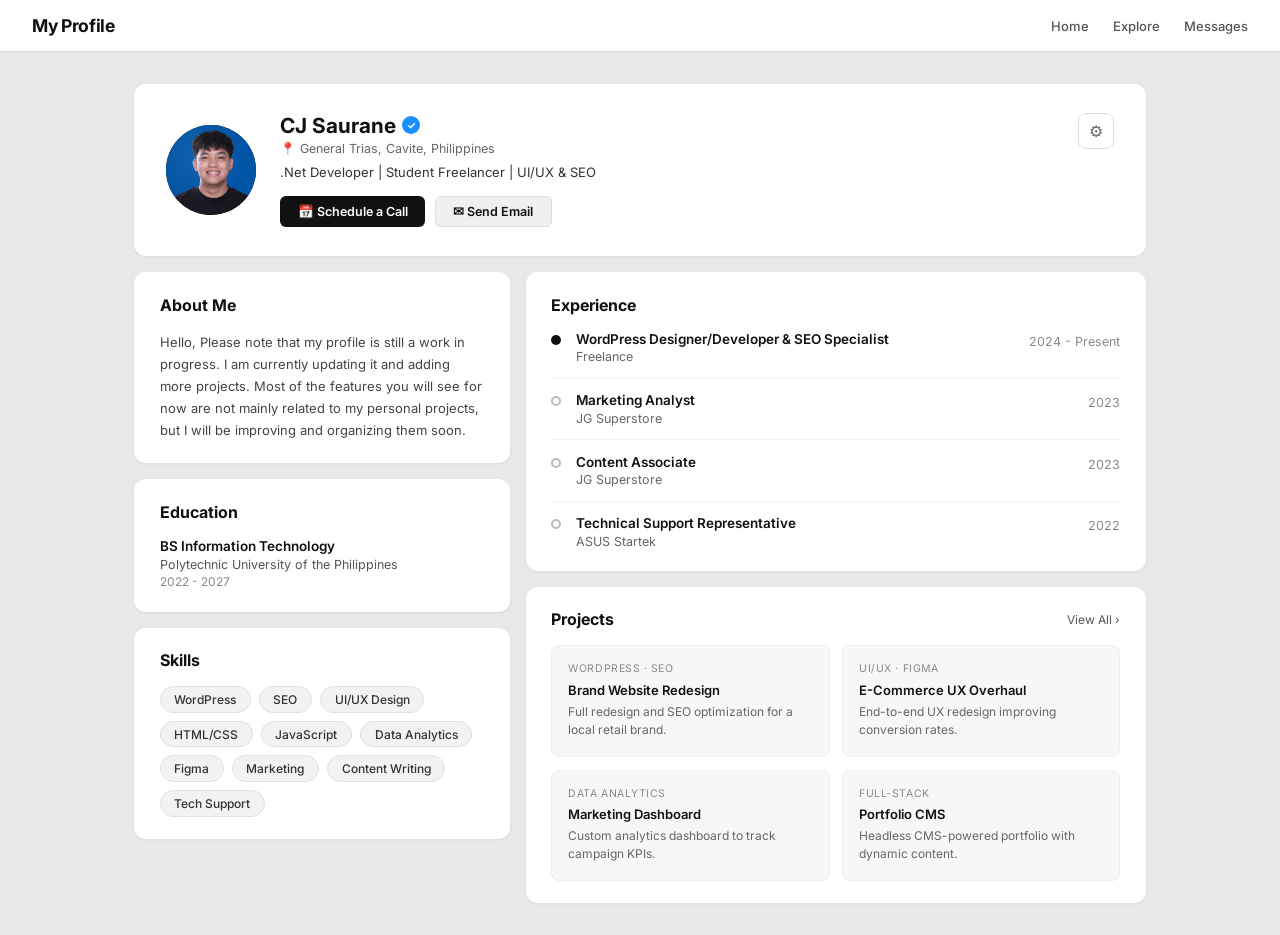
==== Index.html @ 888af142 "Initial commit" ====
<!DOCTYPE html>
<html lang="en">
<head>
<meta charset="UTF-8"/>
<meta name="viewport" content="width=device-width, initial-scale=1.0"/>
<title>CJ Saurane</title>
<link href="https://fonts.googleapis.com/css2?family=Inter:wght@300;400;500;600;700&display=swap" rel="stylesheet"/>
<style>
  * { box-sizing: border-box; margin: 0; padding: 0; }

  body {
    font-family: 'Inter', sans-serif;
    background: #e8e8e8;
    min-height: 100vh;
    color: #111;
    font-size: 14px;
  }

  /* TOP NAV */
  .topbar {
    background: #fff;
    border-bottom: 1px solid #ddd;
    padding: 0 2rem;
    height: 52px;
    display: flex;
    align-items: center;
    justify-content: space-between;
    position: sticky;
    top: 0;
    z-index: 100;
  }

  .topbar-logo {
    font-weight: 700;
    font-size: 1.1rem;
    letter-spacing: -0.02em;
  }

  .topbar-nav {
    display: flex;
    gap: 1.5rem;
    list-style: none;
  }

  .topbar-nav a {
    text-decoration: none;
    color: #555;
    font-size: 13px;
    font-weight: 500;
  }

  .topbar-nav a:hover { color: #111; }

  /* PAGE WRAPPER */
  .wrapper {
    max-width: 1060px;
    margin: 0 auto;
    padding: 2rem 1.5rem;
  }

  /* PROFILE HEADER CARD */
  .profile-card {
    background: #fff;
    border-radius: 12px;
    padding: 1.8rem 2rem;
    display: flex;
    align-items: center;
    gap: 1.5rem;
    margin-bottom: 1rem;
    box-shadow: 0 1px 3px rgba(0,0,0,0.06);
  }

  .avatar {
    width: 90px;
    height: 90px;
    border-radius: 50%;
    background: #111;
    flex-shrink: 0;
    overflow: hidden;
    display: flex;
    align-items: center;
    justify-content: center;
    font-size: 2rem;
    font-weight: 700;
    color: rgba(255,255,255,0.15);
    position: relative;
  }

  .avatar::after {
    content: '';
    position: absolute;
    inset: 0;
    background: radial-gradient(circle at 35% 35%, rgba(255,255,255,0.07) 0%, transparent 60%);
  }

  .profile-info { flex: 1; }

  .profile-name {
    font-size: 1.3rem;
    font-weight: 700;
    display: flex;
    align-items: center;
    gap: 0.4rem;
    margin-bottom: 0.2rem;
  }

  .verified-badge {
    width: 18px;
    height: 18px;
    background: #1a8fff;
    border-radius: 50%;
    display: inline-flex;
    align-items: center;
    justify-content: center;
    color: white;
    font-size: 10px;
  }

  .profile-location {
    font-size: 12.5px;
    color: #666;
    margin-bottom: 0.5rem;
    display: flex;
    align-items: center;
    gap: 0.3rem;
  }

  .profile-headline {
    font-size: 13px;
    color: #333;
    font-weight: 400;
    margin-bottom: 1rem;
  }

  .profile-actions {
    display: flex;
    gap: 0.6rem;
    flex-wrap: wrap;
  }

  .action-btn {
    display: inline-flex;
    align-items: center;
    gap: 0.4rem;
    padding: 0.45rem 1.1rem;
    border-radius: 6px;
    font-size: 12.5px;
    font-weight: 600;
    cursor: pointer;
    border: none;
    font-family: 'Inter', sans-serif;
    transition: opacity 0.15s;
    text-decoration: none;
  }

  .action-btn:hover { opacity: 0.85; }

  .btn-dark { background: #111; color: #fff; }
  .btn-light { background: #f0f0f0; color: #111; border: 1px solid #ddd; }

  .settings-btn {
    margin-left: auto;
    width: 36px;
    height: 36px;
    border-radius: 8px;
    border: 1px solid #ddd;
    background: #fff;
    display: flex;
    align-items: center;
    justify-content: center;
    cursor: pointer;
    color: #666;
    font-size: 16px;
    align-self: flex-start;
  }

  /* MAIN GRID */
  .main-grid {
    display: grid;
    grid-template-columns: 1fr 1.65fr;
    gap: 1rem;
    align-items: start;
  }

  /* CARDS */
  .card {
    background: #fff;
    border-radius: 12px;
    padding: 1.4rem 1.6rem;
    box-shadow: 0 1px 3px rgba(0,0,0,0.06);
    margin-bottom: 1rem;
  }

  .card:last-child { margin-bottom: 0; }

  .card-title {
    font-size: 1rem;
    font-weight: 700;
    margin-bottom: 1rem;
    color: #111;
  }

  .about-text {
    font-size: 13px;
    color: #444;
    line-height: 1.7;
  }

  .about-text p + p { margin-top: 0.8rem; }

  .edu-degree {
    font-weight: 600;
    font-size: 13.5px;
    margin-bottom: 0.2rem;
  }

  .edu-school {
    font-size: 12.5px;
    color: #555;
  }

  .edu-year {
    font-size: 12px;
    color: #888;
    margin-top: 0.15rem;
  }

  /* EXPERIENCE LIST */
  .exp-list { display: flex; flex-direction: column; }

  .exp-item {
    display: flex;
    align-items: flex-start;
    gap: 0.9rem;
    padding: 0.85rem 0;
    border-bottom: 1px solid #f0f0f0;
  }

  .exp-item:last-child { border-bottom: none; padding-bottom: 0; }
  .exp-item:first-child { padding-top: 0; }

  .exp-dot {
    width: 10px;
    height: 10px;
    border-radius: 50%;
    flex-shrink: 0;
    margin-top: 4px;
  }

  .dot-filled { background: #111; }
  .dot-empty { background: transparent; border: 2px solid #bbb; }

  .exp-body { flex: 1; }

  .exp-role {
    font-weight: 600;
    font-size: 13.5px;
    color: #111;
  }

  .exp-company {
    font-size: 12.5px;
    color: #666;
    margin-top: 0.15rem;
  }

  .exp-year {
    font-size: 12.5px;
    color: #888;
    white-space: nowrap;
    margin-left: auto;
    padding-left: 1rem;
    align-self: flex-start;
    margin-top: 3px;
  }

  .section-header {
    display: flex;
    justify-content: space-between;
    align-items: center;
    margin-bottom: 1rem;
  }

  .view-all {
    font-size: 12px;
    color: #555;
    text-decoration: none;
    display: flex;
    align-items: center;
    gap: 0.2rem;
  }

  .view-all:hover { color: #111; }

  .projects-grid {
    display: grid;
    grid-template-columns: 1fr 1fr;
    gap: 0.8rem;
  }

  .project-card {
    background: #f7f7f7;
    border-radius: 8px;
    padding: 1rem;
    border: 1px solid #eee;
    transition: box-shadow 0.2s;
  }

  .project-card:hover {
    box-shadow: 0 4px 12px rgba(0,0,0,0.1);
  }

  .project-tag {
    font-size: 10.5px;
    color: #888;
    letter-spacing: 0.05em;
    text-transform: uppercase;
    margin-bottom: 0.4rem;
  }

  .project-name {
    font-weight: 600;
    font-size: 13px;
    margin-bottom: 0.3rem;
    color: #111;
  }

  .project-desc {
    font-size: 12px;
    color: #666;
    line-height: 1.55;
  }

  .skills-wrap {
    display: flex;
    flex-wrap: wrap;
    gap: 0.5rem;
  }

  .skill-chip {
    background: #f2f2f2;
    border: 1px solid #e0e0e0;
    border-radius: 20px;
    padding: 0.3rem 0.85rem;
    font-size: 12px;
    color: #333;
    font-weight: 500;
  }

  @media (max-width: 700px) {
    .main-grid { grid-template-columns: 1fr; }
    .projects-grid { grid-template-columns: 1fr; }
    .profile-card { flex-wrap: wrap; }
  }
</style>
</head>
<body>

<div class="topbar">
  <div class="topbar-logo">My Profile</div>
  <ul class="topbar-nav">
    <li><a href="#">Home</a></li>
    <li><a href="#">Explore</a></li>
    <li><a href="#">Messages</a></li>
  </ul>
</div>

<div class="wrapper">

  <div class="profile-card">
    <div class="avatar"><image style="width: 100%; height: 100%; object-fit: cover; object-position: center top;" 
        src="MyProfile.jpg" alt="CS"></div>
    <div class="profile-info">
      <div class="profile-name">
        CJ Saurane
        <span class="verified-badge">✓</span>
      </div>
      <div class="profile-location">📍 General Trias, Cavite, Philippines</div>
      <div class="profile-headline">.Net Developer | Student Freelancer | UI/UX &amp; SEO</div>
      <div class="profile-actions">
        <a href="#" class="action-btn btn-dark">📅 Schedule a Call</a>
        <a href="#" class="action-btn btn-light">✉ Send Email</a>
        <!-- <a href="#" class="action-btn btn-light">👥 Join My Community</a> -->
      </div>
    </div>
    <div class="settings-btn">⚙</div>
  </div>

  <div class="main-grid">

    <div>
      <div class="card">
        <div class="card-title">About Me</div>
        <div class="about-text">
          <p>Hello, Please note that my profile is still a work in progress. I am currently updating it and adding more projects. Most of the features you will see for now are not mainly related to my personal projects, but I will be improving and organizing them soon.</p>
          <!-- <p></p> -->
        </div>
      </div>

      <div class="card">
        <div class="card-title">Education</div>
        <div class="edu-degree">BS Information Technology</div>
        <div class="edu-school">Polytechnic University of the Philippines</div>
        <div class="edu-year">2022 - 2027</div>
      </div>

      <div class="card">
        <div class="card-title">Skills</div>
        <div class="skills-wrap">
          <span class="skill-chip">WordPress</span>
          <span class="skill-chip">SEO</span>
          <span class="skill-chip">UI/UX Design</span>
          <span class="skill-chip">HTML/CSS</span>
          <span class="skill-chip">JavaScript</span>
          <span class="skill-chip">Data Analytics</span>
          <span class="skill-chip">Figma</span>
          <span class="skill-chip">Marketing</span>
          <span class="skill-chip">Content Writing</span>
          <span class="skill-chip">Tech Support</span>
        </div>
      </div>
    </div>

    <div>
      <div class="card">
        <div class="card-title">Experience</div>
        <div class="exp-list">

          <div class="exp-item">
            <div class="exp-dot dot-filled"></div>
            <div class="exp-body">
              <div class="exp-role">WordPress Designer/Developer &amp; SEO Specialist</div>
              <div class="exp-company">Freelance</div>
            </div>
            <div class="exp-year">2024 - Present</div>
          </div>

          <div class="exp-item">
            <div class="exp-dot dot-empty"></div>
            <div class="exp-body">
              <div class="exp-role">Marketing Analyst</div>
              <div class="exp-company">JG Superstore</div>
            </div>
            <div class="exp-year">2023</div>
          </div>

          <div class="exp-item">
            <div class="exp-dot dot-empty"></div>
            <div class="exp-body">
              <div class="exp-role">Content Associate</div>
              <div class="exp-company">JG Superstore</div>
            </div>
            <div class="exp-year">2023</div>
          </div>

          <div class="exp-item">
            <div class="exp-dot dot-empty"></div>
            <div class="exp-body">
              <div class="exp-role">Technical Support Representative</div>
              <div class="exp-company">ASUS Startek</div>
            </div>
            <div class="exp-year">2022</div>
          </div>

        </div>
      </div>

      <div class="card">
        <div class="section-header">
          <div class="card-title" style="margin-bottom:0">Projects</div>
          <a href="#" class="view-all">View All ›</a>
        </div>
        <div class="projects-grid">
          <div class="project-card">
            <div class="project-tag">WordPress · SEO</div>
            <div class="project-name">Brand Website Redesign</div>
            <div class="project-desc">Full redesign and SEO optimization for a local retail brand.</div>
          </div>
          <div class="project-card">
            <div class="project-tag">UI/UX · Figma</div>
            <div class="project-name">E-Commerce UX Overhaul</div>
            <div class="project-desc">End-to-end UX redesign improving conversion rates.</div>
          </div>
          <div class="project-card">
            <div class="project-tag">Data Analytics</div>
            <div class="project-name">Marketing Dashboard</div>
            <div class="project-desc">Custom analytics dashboard to track campaign KPIs.</div>
          </div>
          <div class="project-card">
            <div class="project-tag">Full-Stack</div>
            <div class="project-name">Portfolio CMS</div>
            <div class="project-desc">Headless CMS-powered portfolio with dynamic content.</div>
          </div>
        </div>
      </div>

    </div>
  </div>
</div>

</body>
</html>
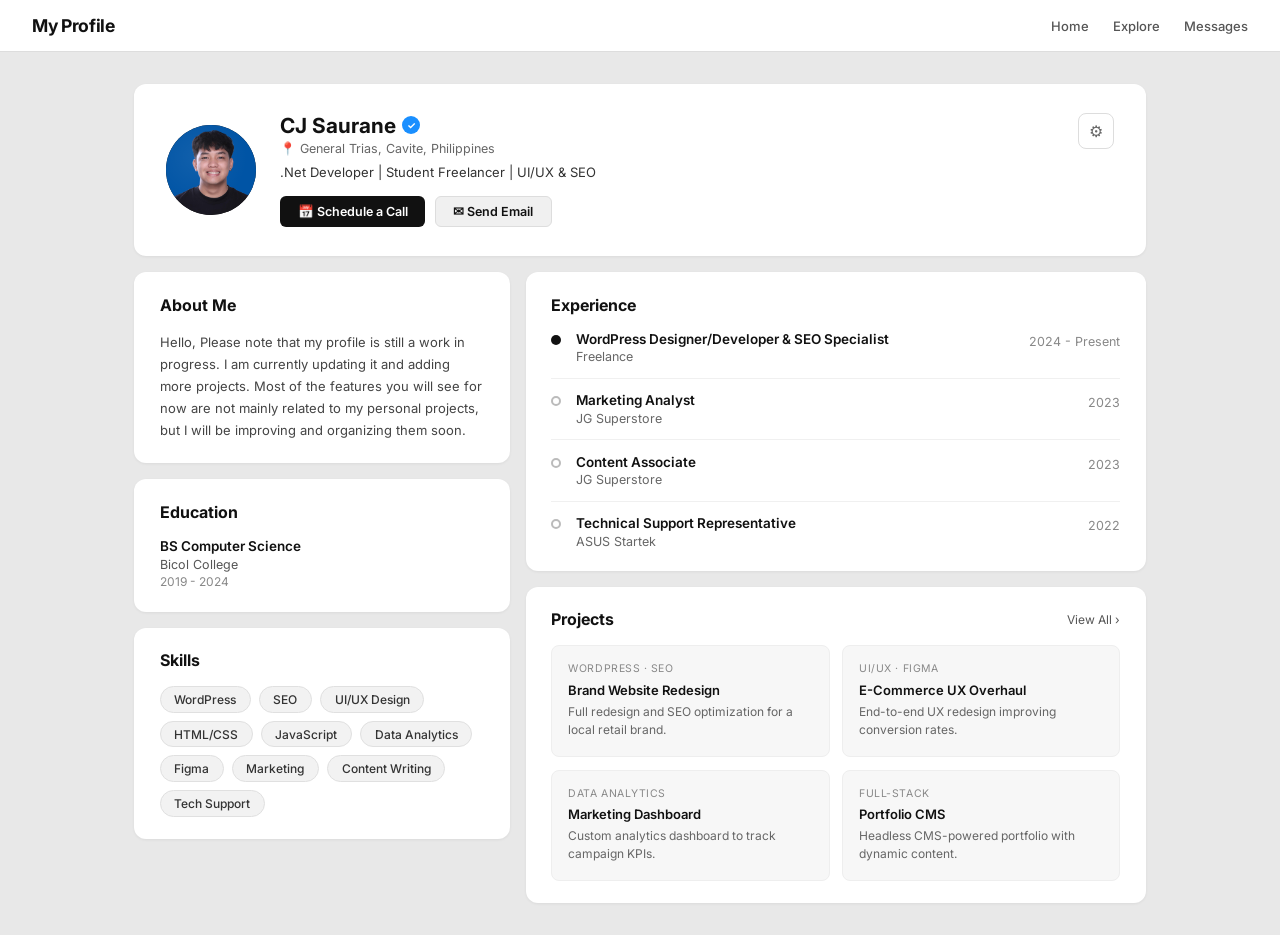
==== commit c654fcc1: "Update Education" ====
--- a/Index.html
+++ b/Index.html
@@ -399,9 +399,9 @@
 
       <div class="card">
         <div class="card-title">Education</div>
-        <div class="edu-degree">BS Information Technology</div>
-        <div class="edu-school">Polytechnic University of the Philippines</div>
-        <div class="edu-year">2022 - 2027</div>
+        <div class="edu-degree">BS Computer Science</div>
+        <div class="edu-school">Bicol College</div>
+        <div class="edu-year">2019 - 2024</div>
       </div>
 
       <div class="card">
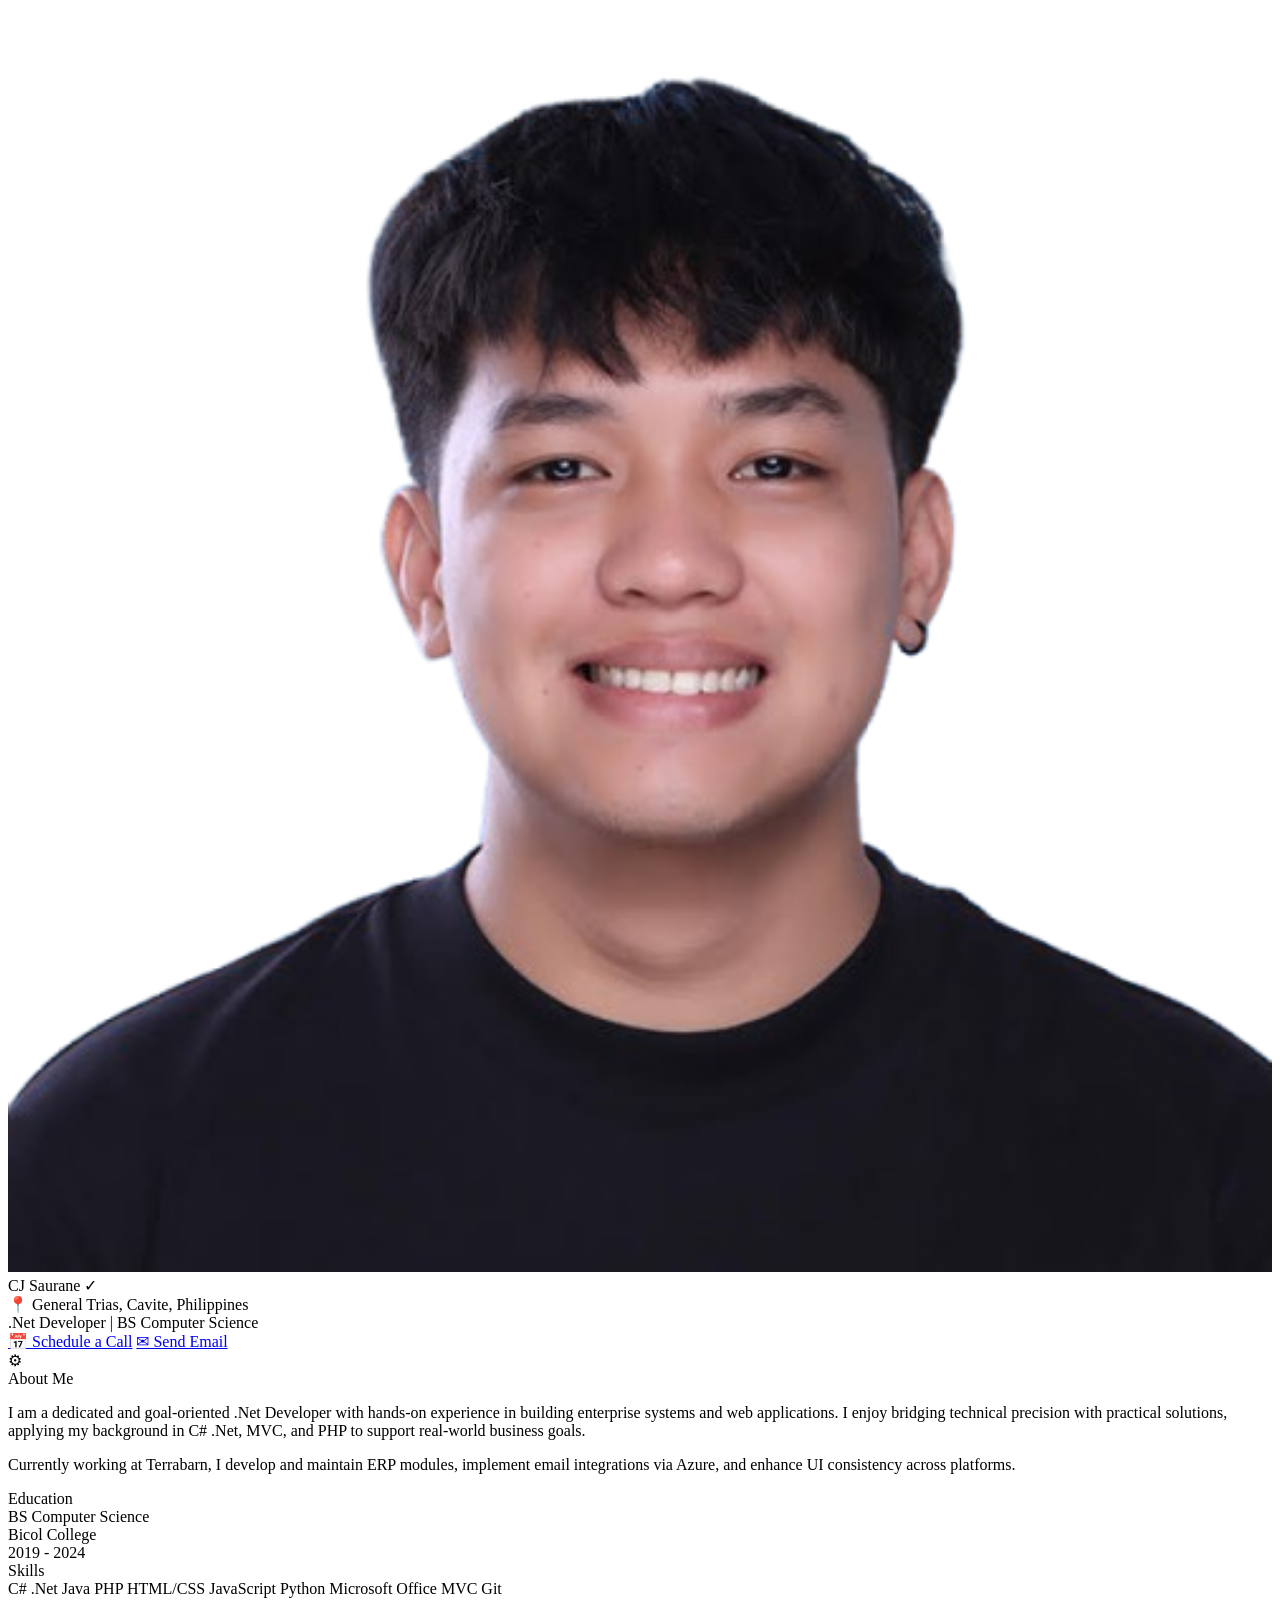
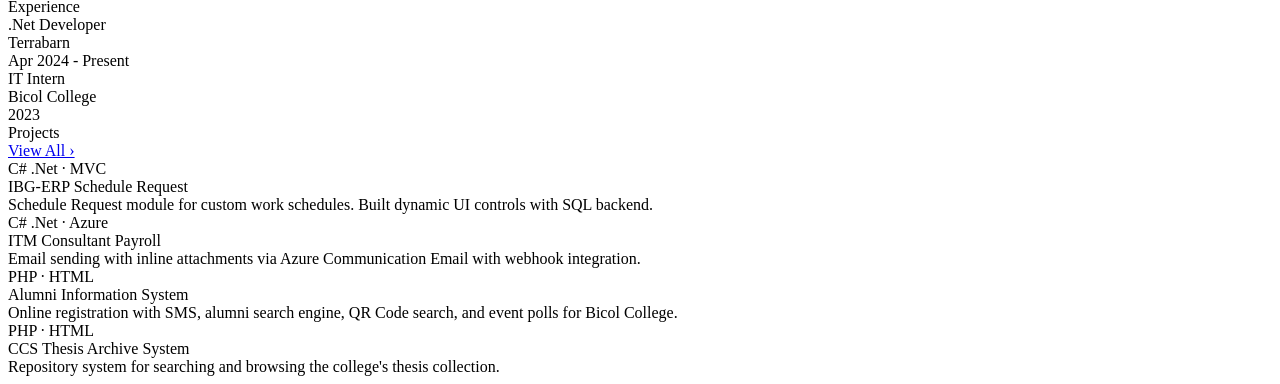
==== commit 44832f6b: "Update my profile" ====
--- a/Index.html
+++ b/Index.html
@@ -4,396 +4,50 @@
 <meta charset="UTF-8"/>
 <meta name="viewport" content="width=device-width, initial-scale=1.0"/>
 <title>CJ Saurane</title>
+<link rel="icon" type="image/x-icon" href="MyProfile.png">
 <link href="https://fonts.googleapis.com/css2?family=Inter:wght@300;400;500;600;700&display=swap" rel="stylesheet"/>
-<style>
-  * { box-sizing: border-box; margin: 0; padding: 0; }
-
-  body {
-    font-family: 'Inter', sans-serif;
-    background: #e8e8e8;
-    min-height: 100vh;
-    color: #111;
-    font-size: 14px;
-  }
-
-  /* TOP NAV */
-  .topbar {
-    background: #fff;
-    border-bottom: 1px solid #ddd;
-    padding: 0 2rem;
-    height: 52px;
-    display: flex;
-    align-items: center;
-    justify-content: space-between;
-    position: sticky;
-    top: 0;
-    z-index: 100;
-  }
-
-  .topbar-logo {
-    font-weight: 700;
-    font-size: 1.1rem;
-    letter-spacing: -0.02em;
-  }
-
-  .topbar-nav {
-    display: flex;
-    gap: 1.5rem;
-    list-style: none;
-  }
-
-  .topbar-nav a {
-    text-decoration: none;
-    color: #555;
-    font-size: 13px;
-    font-weight: 500;
-  }
-
-  .topbar-nav a:hover { color: #111; }
-
-  /* PAGE WRAPPER */
-  .wrapper {
-    max-width: 1060px;
-    margin: 0 auto;
-    padding: 2rem 1.5rem;
-  }
-
-  /* PROFILE HEADER CARD */
-  .profile-card {
-    background: #fff;
-    border-radius: 12px;
-    padding: 1.8rem 2rem;
-    display: flex;
-    align-items: center;
-    gap: 1.5rem;
-    margin-bottom: 1rem;
-    box-shadow: 0 1px 3px rgba(0,0,0,0.06);
-  }
-
-  .avatar {
-    width: 90px;
-    height: 90px;
-    border-radius: 50%;
-    background: #111;
-    flex-shrink: 0;
-    overflow: hidden;
-    display: flex;
-    align-items: center;
-    justify-content: center;
-    font-size: 2rem;
-    font-weight: 700;
-    color: rgba(255,255,255,0.15);
-    position: relative;
-  }
-
-  .avatar::after {
-    content: '';
-    position: absolute;
-    inset: 0;
-    background: radial-gradient(circle at 35% 35%, rgba(255,255,255,0.07) 0%, transparent 60%);
-  }
-
-  .profile-info { flex: 1; }
-
-  .profile-name {
-    font-size: 1.3rem;
-    font-weight: 700;
-    display: flex;
-    align-items: center;
-    gap: 0.4rem;
-    margin-bottom: 0.2rem;
-  }
-
-  .verified-badge {
-    width: 18px;
-    height: 18px;
-    background: #1a8fff;
-    border-radius: 50%;
-    display: inline-flex;
-    align-items: center;
-    justify-content: center;
-    color: white;
-    font-size: 10px;
-  }
-
-  .profile-location {
-    font-size: 12.5px;
-    color: #666;
-    margin-bottom: 0.5rem;
-    display: flex;
-    align-items: center;
-    gap: 0.3rem;
-  }
-
-  .profile-headline {
-    font-size: 13px;
-    color: #333;
-    font-weight: 400;
-    margin-bottom: 1rem;
-  }
-
-  .profile-actions {
-    display: flex;
-    gap: 0.6rem;
-    flex-wrap: wrap;
-  }
-
-  .action-btn {
-    display: inline-flex;
-    align-items: center;
-    gap: 0.4rem;
-    padding: 0.45rem 1.1rem;
-    border-radius: 6px;
-    font-size: 12.5px;
-    font-weight: 600;
-    cursor: pointer;
-    border: none;
-    font-family: 'Inter', sans-serif;
-    transition: opacity 0.15s;
-    text-decoration: none;
-  }
-
-  .action-btn:hover { opacity: 0.85; }
-
-  .btn-dark { background: #111; color: #fff; }
-  .btn-light { background: #f0f0f0; color: #111; border: 1px solid #ddd; }
-
-  .settings-btn {
-    margin-left: auto;
-    width: 36px;
-    height: 36px;
-    border-radius: 8px;
-    border: 1px solid #ddd;
-    background: #fff;
-    display: flex;
-    align-items: center;
-    justify-content: center;
-    cursor: pointer;
-    color: #666;
-    font-size: 16px;
-    align-self: flex-start;
-  }
-
-  /* MAIN GRID */
-  .main-grid {
-    display: grid;
-    grid-template-columns: 1fr 1.65fr;
-    gap: 1rem;
-    align-items: start;
-  }
-
-  /* CARDS */
-  .card {
-    background: #fff;
-    border-radius: 12px;
-    padding: 1.4rem 1.6rem;
-    box-shadow: 0 1px 3px rgba(0,0,0,0.06);
-    margin-bottom: 1rem;
-  }
-
-  .card:last-child { margin-bottom: 0; }
-
-  .card-title {
-    font-size: 1rem;
-    font-weight: 700;
-    margin-bottom: 1rem;
-    color: #111;
-  }
-
-  .about-text {
-    font-size: 13px;
-    color: #444;
-    line-height: 1.7;
-  }
-
-  .about-text p + p { margin-top: 0.8rem; }
-
-  .edu-degree {
-    font-weight: 600;
-    font-size: 13.5px;
-    margin-bottom: 0.2rem;
-  }
-
-  .edu-school {
-    font-size: 12.5px;
-    color: #555;
-  }
-
-  .edu-year {
-    font-size: 12px;
-    color: #888;
-    margin-top: 0.15rem;
-  }
-
-  /* EXPERIENCE LIST */
-  .exp-list { display: flex; flex-direction: column; }
-
-  .exp-item {
-    display: flex;
-    align-items: flex-start;
-    gap: 0.9rem;
-    padding: 0.85rem 0;
-    border-bottom: 1px solid #f0f0f0;
-  }
-
-  .exp-item:last-child { border-bottom: none; padding-bottom: 0; }
-  .exp-item:first-child { padding-top: 0; }
-
-  .exp-dot {
-    width: 10px;
-    height: 10px;
-    border-radius: 50%;
-    flex-shrink: 0;
-    margin-top: 4px;
-  }
-
-  .dot-filled { background: #111; }
-  .dot-empty { background: transparent; border: 2px solid #bbb; }
-
-  .exp-body { flex: 1; }
-
-  .exp-role {
-    font-weight: 600;
-    font-size: 13.5px;
-    color: #111;
-  }
-
-  .exp-company {
-    font-size: 12.5px;
-    color: #666;
-    margin-top: 0.15rem;
-  }
-
-  .exp-year {
-    font-size: 12.5px;
-    color: #888;
-    white-space: nowrap;
-    margin-left: auto;
-    padding-left: 1rem;
-    align-self: flex-start;
-    margin-top: 3px;
-  }
-
-  .section-header {
-    display: flex;
-    justify-content: space-between;
-    align-items: center;
-    margin-bottom: 1rem;
-  }
-
-  .view-all {
-    font-size: 12px;
-    color: #555;
-    text-decoration: none;
-    display: flex;
-    align-items: center;
-    gap: 0.2rem;
-  }
-
-  .view-all:hover { color: #111; }
-
-  .projects-grid {
-    display: grid;
-    grid-template-columns: 1fr 1fr;
-    gap: 0.8rem;
-  }
-
-  .project-card {
-    background: #f7f7f7;
-    border-radius: 8px;
-    padding: 1rem;
-    border: 1px solid #eee;
-    transition: box-shadow 0.2s;
-  }
-
-  .project-card:hover {
-    box-shadow: 0 4px 12px rgba(0,0,0,0.1);
-  }
-
-  .project-tag {
-    font-size: 10.5px;
-    color: #888;
-    letter-spacing: 0.05em;
-    text-transform: uppercase;
-    margin-bottom: 0.4rem;
-  }
-
-  .project-name {
-    font-weight: 600;
-    font-size: 13px;
-    margin-bottom: 0.3rem;
-    color: #111;
-  }
-
-  .project-desc {
-    font-size: 12px;
-    color: #666;
-    line-height: 1.55;
-  }
-
-  .skills-wrap {
-    display: flex;
-    flex-wrap: wrap;
-    gap: 0.5rem;
-  }
-
-  .skill-chip {
-    background: #f2f2f2;
-    border: 1px solid #e0e0e0;
-    border-radius: 20px;
-    padding: 0.3rem 0.85rem;
-    font-size: 12px;
-    color: #333;
-    font-weight: 500;
-  }
-
-  @media (max-width: 700px) {
-    .main-grid { grid-template-columns: 1fr; }
-    .projects-grid { grid-template-columns: 1fr; }
-    .profile-card { flex-wrap: wrap; }
-  }
-</style>
+<link rel="stylesheet" href="style.css">
 </head>
 <body>
 
-<div class="topbar">
+<!-- <div class="topbar">
   <div class="topbar-logo">My Profile</div>
   <ul class="topbar-nav">
     <li><a href="#">Home</a></li>
     <li><a href="#">Explore</a></li>
     <li><a href="#">Messages</a></li>
   </ul>
-</div>
+</div> -->
 
 <div class="wrapper">
 
   <div class="profile-card">
-    <div class="avatar"><image style="width: 100%; height: 100%; object-fit: cover; object-position: center top;" 
-        src="MyProfile.jpg" alt="CS"></div>
-    <div class="profile-info">
-      <div class="profile-name">
-        CJ Saurane
-        <span class="verified-badge">✓</span>
-      </div>
-      <div class="profile-location">📍 General Trias, Cavite, Philippines</div>
-      <div class="profile-headline">.Net Developer | Student Freelancer | UI/UX &amp; SEO</div>
-      <div class="profile-actions">
-        <a href="#" class="action-btn btn-dark">📅 Schedule a Call</a>
-        <a href="#" class="action-btn btn-light">✉ Send Email</a>
-        <!-- <a href="#" class="action-btn btn-light">👥 Join My Community</a> -->
-      </div>
-    </div>
-    <div class="settings-btn">⚙</div>
+        <div class="avatar"><img style="width: 100%; height: 100%; object-fit: cover; object-position: center top;" 
+            src="MyProfile.png" alt="CS">
+        </div>
+        <div class="profile-info">
+        <div class="profile-name">
+            CJ Saurane
+            <span class="verified-badge">✓</span>
+        </div>
+        <div class="profile-location">📍 General Trias, Cavite, Philippines</div>
+        <div class="profile-headline">.Net Developer | BS Computer Science</div>
+        <div class="profile-actions">
+            <a href="#" class="action-btn btn-dark">📅 Schedule a Call</a>
+            <a href="#" class="action-btn btn-light">✉ Send Email</a>
+            <!-- <a href="#" class="action-btn btn-light">👥 Join My Community</a> -->
+        </div>
+        </div>
+        <div class="settings-btn">⚙</div>
   </div>
 
   <div class="main-grid">
-
     <div>
       <div class="card">
         <div class="card-title">About Me</div>
         <div class="about-text">
-          <p>Hello, Please note that my profile is still a work in progress. I am currently updating it and adding more projects. Most of the features you will see for now are not mainly related to my personal projects, but I will be improving and organizing them soon.</p>
-          <!-- <p></p> -->
+          <p>I am a dedicated and goal-oriented .Net Developer with hands-on experience in building enterprise systems and web applications. I enjoy bridging technical precision with practical solutions, applying my background in C# .Net, MVC, and PHP to support real-world business goals.</p>
+          <p>Currently working at Terrabarn, I develop and maintain ERP modules, implement email integrations via Azure, and enhance UI consistency across platforms.</p>
         </div>
       </div>
 
@@ -407,16 +61,15 @@
       <div class="card">
         <div class="card-title">Skills</div>
         <div class="skills-wrap">
-          <span class="skill-chip">WordPress</span>
-          <span class="skill-chip">SEO</span>
-          <span class="skill-chip">UI/UX Design</span>
+          <span class="skill-chip">C# .Net</span>
+          <span class="skill-chip">Java</span>
+          <span class="skill-chip">PHP</span>
           <span class="skill-chip">HTML/CSS</span>
           <span class="skill-chip">JavaScript</span>
-          <span class="skill-chip">Data Analytics</span>
-          <span class="skill-chip">Figma</span>
-          <span class="skill-chip">Marketing</span>
-          <span class="skill-chip">Content Writing</span>
-          <span class="skill-chip">Tech Support</span>
+          <span class="skill-chip">Python</span>
+          <span class="skill-chip">Microsoft Office</span>
+          <span class="skill-chip">MVC</span>
+          <span class="skill-chip">Git</span>
         </div>
       </div>
     </div>
@@ -429,38 +82,20 @@
           <div class="exp-item">
             <div class="exp-dot dot-filled"></div>
             <div class="exp-body">
-              <div class="exp-role">WordPress Designer/Developer &amp; SEO Specialist</div>
-              <div class="exp-company">Freelance</div>
+                <div class="exp-role">.Net Developer</div>
+                <div class="exp-company">Terrabarn</div>
             </div>
-            <div class="exp-year">2024 - Present</div>
-          </div>
+            <div class="exp-year">Apr 2024 - Present</div>
+            </div>
 
-          <div class="exp-item">
+            <div class="exp-item">
             <div class="exp-dot dot-empty"></div>
             <div class="exp-body">
-              <div class="exp-role">Marketing Analyst</div>
-              <div class="exp-company">JG Superstore</div>
+                <div class="exp-role">IT Intern</div>
+                <div class="exp-company">Bicol College</div>
             </div>
             <div class="exp-year">2023</div>
-          </div>
-
-          <div class="exp-item">
-            <div class="exp-dot dot-empty"></div>
-            <div class="exp-body">
-              <div class="exp-role">Content Associate</div>
-              <div class="exp-company">JG Superstore</div>
-            </div>
-            <div class="exp-year">2023</div>
-          </div>
-
-          <div class="exp-item">
-            <div class="exp-dot dot-empty"></div>
-            <div class="exp-body">
-              <div class="exp-role">Technical Support Representative</div>
-              <div class="exp-company">ASUS Startek</div>
-            </div>
-            <div class="exp-year">2022</div>
-          </div>
+        </div>
 
         </div>
       </div>
@@ -472,24 +107,24 @@
         </div>
         <div class="projects-grid">
           <div class="project-card">
-            <div class="project-tag">WordPress · SEO</div>
-            <div class="project-name">Brand Website Redesign</div>
-            <div class="project-desc">Full redesign and SEO optimization for a local retail brand.</div>
+            <div class="project-tag">C# .Net · MVC</div>
+            <div class="project-name">IBG-ERP Schedule Request</div>
+            <div class="project-desc">Schedule Request module for custom work schedules. Built dynamic UI controls with SQL backend.</div>
           </div>
           <div class="project-card">
-            <div class="project-tag">UI/UX · Figma</div>
-            <div class="project-name">E-Commerce UX Overhaul</div>
-            <div class="project-desc">End-to-end UX redesign improving conversion rates.</div>
+            <div class="project-tag">C# .Net · Azure</div>
+            <div class="project-name">ITM Consultant Payroll</div>
+            <div class="project-desc">Email sending with inline attachments via Azure Communication Email with webhook integration.</div>
           </div>
           <div class="project-card">
-            <div class="project-tag">Data Analytics</div>
-            <div class="project-name">Marketing Dashboard</div>
-            <div class="project-desc">Custom analytics dashboard to track campaign KPIs.</div>
+            <div class="project-tag">PHP · HTML</div>
+            <div class="project-name">Alumni Information System</div>
+            <div class="project-desc">Online registration with SMS, alumni search engine, QR Code search, and event polls for Bicol College.</div>
           </div>
           <div class="project-card">
-            <div class="project-tag">Full-Stack</div>
-            <div class="project-name">Portfolio CMS</div>
-            <div class="project-desc">Headless CMS-powered portfolio with dynamic content.</div>
+            <div class="project-tag">PHP · HTML</div>
+            <div class="project-name">CCS Thesis Archive System</div>
+            <div class="project-desc">Repository system for searching and browsing the college's thesis collection.</div>
           </div>
         </div>
       </div>
@@ -498,5 +133,8 @@
   </div>
 </div>
 
+<script src="https://cdnjs.cloudflare.com/ajax/libs/jquery/3.7.1/jquery.min.js"></script>
+<script src="script.js"></script>
+
 </body>
 </html>
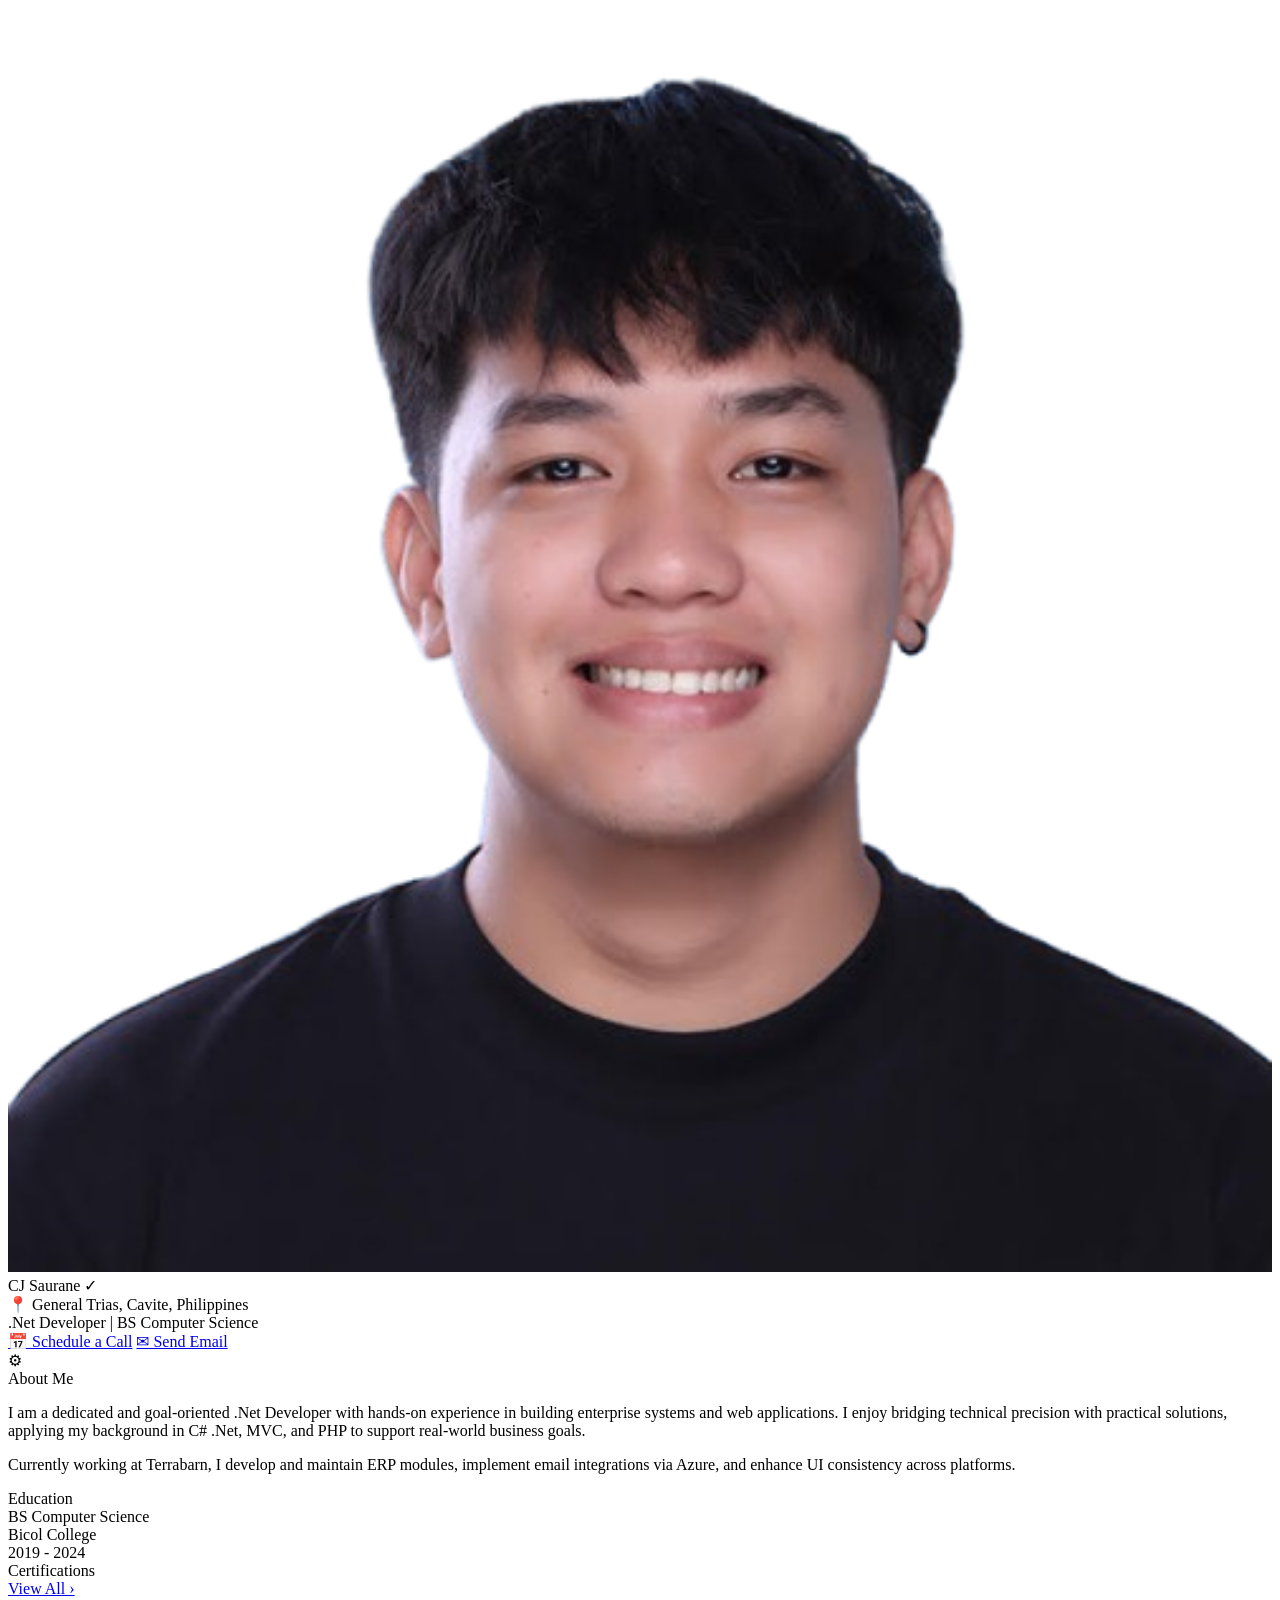
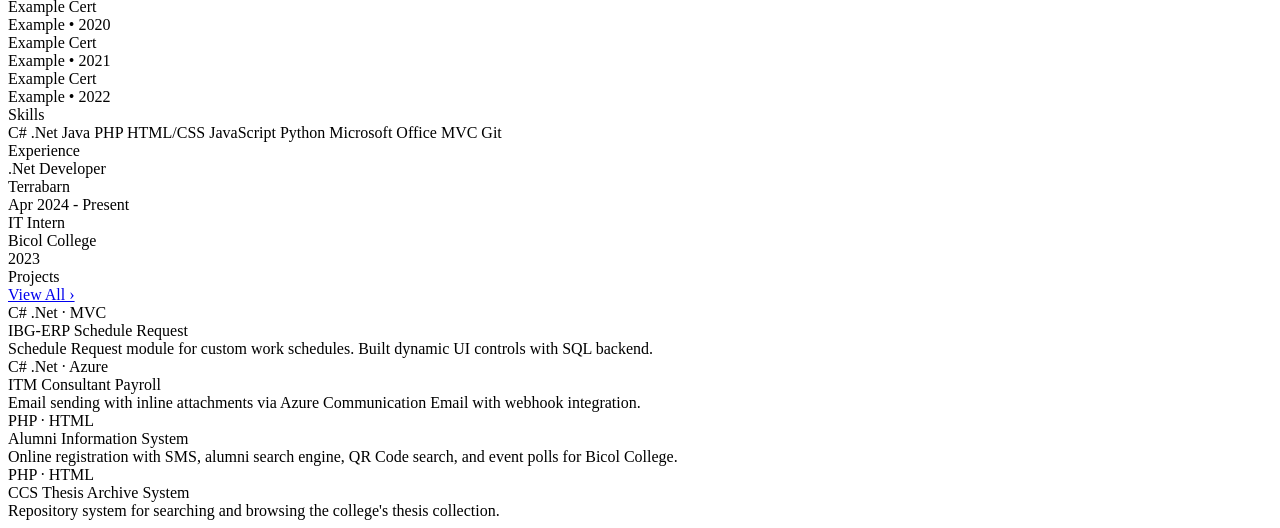
==== commit 70ae9569: "Add Certifications field" ====
--- a/Index.html
+++ b/Index.html
@@ -1,16 +1,19 @@
 <!DOCTYPE html>
 <html lang="en">
+
 <head>
-<meta charset="UTF-8"/>
-<meta name="viewport" content="width=device-width, initial-scale=1.0"/>
-<title>CJ Saurane</title>
-<link rel="icon" type="image/x-icon" href="MyProfile.png">
-<link href="https://fonts.googleapis.com/css2?family=Inter:wght@300;400;500;600;700&display=swap" rel="stylesheet"/>
-<link rel="stylesheet" href="style.css">
+    <meta charset="UTF-8" />
+    <meta name="viewport" content="width=device-width, initial-scale=1.0" />
+    <title>CJ Saurane</title>
+    <link rel="icon" type="image/x-icon" href="MyProfile.png">
+    <link href="https://fonts.googleapis.com/css2?family=Inter:wght@300;400;500;600;700&display=swap"
+        rel="stylesheet" />
+    <link rel="stylesheet" href="style.css">
 </head>
+
 <body>
 
-<!-- <div class="topbar">
+    <!-- <div class="topbar">
   <div class="topbar-logo">My Profile</div>
   <ul class="topbar-nav">
     <li><a href="#">Home</a></li>
@@ -19,122 +22,152 @@
   </ul>
 </div> -->
 
-<div class="wrapper">
+    <div class="wrapper">
 
-  <div class="profile-card">
-        <div class="avatar"><img style="width: 100%; height: 100%; object-fit: cover; object-position: center top;" 
-            src="MyProfile.png" alt="CS">
+        <div class="profile-card">
+            <div class="avatar"><img style="width: 100%; height: 100%; object-fit: cover; object-position: center top;"
+                    src="MyProfile.png" alt="CS">
+            </div>
+            <div class="profile-info">
+                <div class="profile-name">
+                    CJ Saurane
+                    <span class="verified-badge">✓</span>
+                </div>
+                <div class="profile-location">📍 General Trias, Cavite, Philippines</div>
+                <div class="profile-headline">.Net Developer | BS Computer Science</div>
+                <div class="profile-actions">
+                    <a href="#" class="action-btn btn-dark">📅 Schedule a Call</a>
+                    <a href="#" class="action-btn btn-light">✉ Send Email</a>
+                    <!-- <a href="#" class="action-btn btn-light">👥 Join My Community</a> -->
+                </div>
+            </div>
+            <div class="settings-btn">⚙</div>
         </div>
-        <div class="profile-info">
-        <div class="profile-name">
-            CJ Saurane
-            <span class="verified-badge">✓</span>
+
+        <div class="main-grid">
+            <div>
+                <div class="card">
+                    <div class="card-title">About Me</div>
+                    <div class="about-text">
+                        <p>I am a dedicated and goal-oriented .Net Developer with hands-on experience in building
+                            enterprise systems and web applications. I enjoy bridging technical precision with practical
+                            solutions, applying my background in C# .Net, MVC, and PHP to support real-world business
+                            goals.</p>
+                        <p>Currently working at Terrabarn, I develop and maintain ERP modules, implement email
+                            integrations via Azure, and enhance UI consistency across platforms.</p>
+                    </div>
+                </div>
+
+                <div class="card">
+                    <div class="card-title">Education</div>
+                    <div class="edu-degree">BS Computer Science</div>
+                    <div class="edu-school">Bicol College</div>
+                    <div class="edu-year">2019 - 2024</div>
+                </div>
+
+                <div class="card">
+                    <div class="card-header">
+                        <div class="card-title">Certifications</div>
+                        <a href="#" class="view-all">View All ›</a>
+                    </div>
+                    <div class="cert-list">
+                        <div class="cert-item">
+                            <div class="cert-name">Example Cert</div>
+                            <div class="cert-meta">Example • 2020</div>
+                        </div>
+                        <div class="cert-item">
+                            <div class="cert-name">Example Cert</div>
+                            <div class="cert-meta">Example • 2021</div>
+                        </div>
+                        <div class="cert-item">
+                            <div class="cert-name">Example Cert</div>
+                            <div class="cert-meta">Example • 2022</div>
+                        </div>
+                    </div>
+                </div>
+
+                <div class="card">
+                    <div class="card-title">Skills</div>
+                    <div class="skills-wrap">
+                        <span class="skill-chip">C# .Net</span>
+                        <span class="skill-chip">Java</span>
+                        <span class="skill-chip">PHP</span>
+                        <span class="skill-chip">HTML/CSS</span>
+                        <span class="skill-chip">JavaScript</span>
+                        <span class="skill-chip">Python</span>
+                        <span class="skill-chip">Microsoft Office</span>
+                        <span class="skill-chip">MVC</span>
+                        <span class="skill-chip">Git</span>
+                    </div>
+                </div>
+            </div>
+
+            <div>
+                <div class="card">
+                    <div class="card-title">Experience</div>
+                    <div class="exp-list">
+
+                        <div class="exp-item">
+                            <div class="exp-dot dot-filled"></div>
+                            <div class="exp-body">
+                                <div class="exp-role">.Net Developer</div>
+                                <div class="exp-company">Terrabarn</div>
+                            </div>
+                            <div class="exp-year">Apr 2024 - Present</div>
+                        </div>
+
+                        <div class="exp-item">
+                            <div class="exp-dot dot-empty"></div>
+                            <div class="exp-body">
+                                <div class="exp-role">IT Intern</div>
+                                <div class="exp-company">Bicol College</div>
+                            </div>
+                            <div class="exp-year">2023</div>
+                        </div>
+
+                    </div>
+                </div>
+
+                <div class="card">
+                    <div class="section-header">
+                        <div class="card-title" style="margin-bottom:0">Projects</div>
+                        <a href="#" class="view-all">View All ›</a>
+                    </div>
+                    <div class="projects-grid">
+                        <div class="project-card">
+                            <div class="project-tag">C# .Net · MVC</div>
+                            <div class="project-name">IBG-ERP Schedule Request</div>
+                            <div class="project-desc">Schedule Request module for custom work schedules. Built dynamic
+                                UI controls with SQL backend.</div>
+                        </div>
+                        <div class="project-card">
+                            <div class="project-tag">C# .Net · Azure</div>
+                            <div class="project-name">ITM Consultant Payroll</div>
+                            <div class="project-desc">Email sending with inline attachments via Azure Communication
+                                Email with webhook integration.</div>
+                        </div>
+                        <div class="project-card">
+                            <div class="project-tag">PHP · HTML</div>
+                            <div class="project-name">Alumni Information System</div>
+                            <div class="project-desc">Online registration with SMS, alumni search engine, QR Code
+                                search, and event polls for Bicol College.</div>
+                        </div>
+                        <div class="project-card">
+                            <div class="project-tag">PHP · HTML</div>
+                            <div class="project-name">CCS Thesis Archive System</div>
+                            <div class="project-desc">Repository system for searching and browsing the college's thesis
+                                collection.</div>
+                        </div>
+                    </div>
+                </div>
+
+            </div>
         </div>
-        <div class="profile-location">📍 General Trias, Cavite, Philippines</div>
-        <div class="profile-headline">.Net Developer | BS Computer Science</div>
-        <div class="profile-actions">
-            <a href="#" class="action-btn btn-dark">📅 Schedule a Call</a>
-            <a href="#" class="action-btn btn-light">✉ Send Email</a>
-            <!-- <a href="#" class="action-btn btn-light">👥 Join My Community</a> -->
-        </div>
-        </div>
-        <div class="settings-btn">⚙</div>
-  </div>
-
-  <div class="main-grid">
-    <div>
-      <div class="card">
-        <div class="card-title">About Me</div>
-        <div class="about-text">
-          <p>I am a dedicated and goal-oriented .Net Developer with hands-on experience in building enterprise systems and web applications. I enjoy bridging technical precision with practical solutions, applying my background in C# .Net, MVC, and PHP to support real-world business goals.</p>
-          <p>Currently working at Terrabarn, I develop and maintain ERP modules, implement email integrations via Azure, and enhance UI consistency across platforms.</p>
-        </div>
-      </div>
-
-      <div class="card">
-        <div class="card-title">Education</div>
-        <div class="edu-degree">BS Computer Science</div>
-        <div class="edu-school">Bicol College</div>
-        <div class="edu-year">2019 - 2024</div>
-      </div>
-
-      <div class="card">
-        <div class="card-title">Skills</div>
-        <div class="skills-wrap">
-          <span class="skill-chip">C# .Net</span>
-          <span class="skill-chip">Java</span>
-          <span class="skill-chip">PHP</span>
-          <span class="skill-chip">HTML/CSS</span>
-          <span class="skill-chip">JavaScript</span>
-          <span class="skill-chip">Python</span>
-          <span class="skill-chip">Microsoft Office</span>
-          <span class="skill-chip">MVC</span>
-          <span class="skill-chip">Git</span>
-        </div>
-      </div>
     </div>
 
-    <div>
-      <div class="card">
-        <div class="card-title">Experience</div>
-        <div class="exp-list">
-
-          <div class="exp-item">
-            <div class="exp-dot dot-filled"></div>
-            <div class="exp-body">
-                <div class="exp-role">.Net Developer</div>
-                <div class="exp-company">Terrabarn</div>
-            </div>
-            <div class="exp-year">Apr 2024 - Present</div>
-            </div>
-
-            <div class="exp-item">
-            <div class="exp-dot dot-empty"></div>
-            <div class="exp-body">
-                <div class="exp-role">IT Intern</div>
-                <div class="exp-company">Bicol College</div>
-            </div>
-            <div class="exp-year">2023</div>
-        </div>
-
-        </div>
-      </div>
-
-      <div class="card">
-        <div class="section-header">
-          <div class="card-title" style="margin-bottom:0">Projects</div>
-          <a href="#" class="view-all">View All ›</a>
-        </div>
-        <div class="projects-grid">
-          <div class="project-card">
-            <div class="project-tag">C# .Net · MVC</div>
-            <div class="project-name">IBG-ERP Schedule Request</div>
-            <div class="project-desc">Schedule Request module for custom work schedules. Built dynamic UI controls with SQL backend.</div>
-          </div>
-          <div class="project-card">
-            <div class="project-tag">C# .Net · Azure</div>
-            <div class="project-name">ITM Consultant Payroll</div>
-            <div class="project-desc">Email sending with inline attachments via Azure Communication Email with webhook integration.</div>
-          </div>
-          <div class="project-card">
-            <div class="project-tag">PHP · HTML</div>
-            <div class="project-name">Alumni Information System</div>
-            <div class="project-desc">Online registration with SMS, alumni search engine, QR Code search, and event polls for Bicol College.</div>
-          </div>
-          <div class="project-card">
-            <div class="project-tag">PHP · HTML</div>
-            <div class="project-name">CCS Thesis Archive System</div>
-            <div class="project-desc">Repository system for searching and browsing the college's thesis collection.</div>
-          </div>
-        </div>
-      </div>
-
-    </div>
-  </div>
-</div>
-
-<script src="https://cdnjs.cloudflare.com/ajax/libs/jquery/3.7.1/jquery.min.js"></script>
-<script src="script.js"></script>
+    <script src="https://cdnjs.cloudflare.com/ajax/libs/jquery/3.7.1/jquery.min.js"></script>
+    <script src="script.js"></script>
 
 </body>
+
 </html>
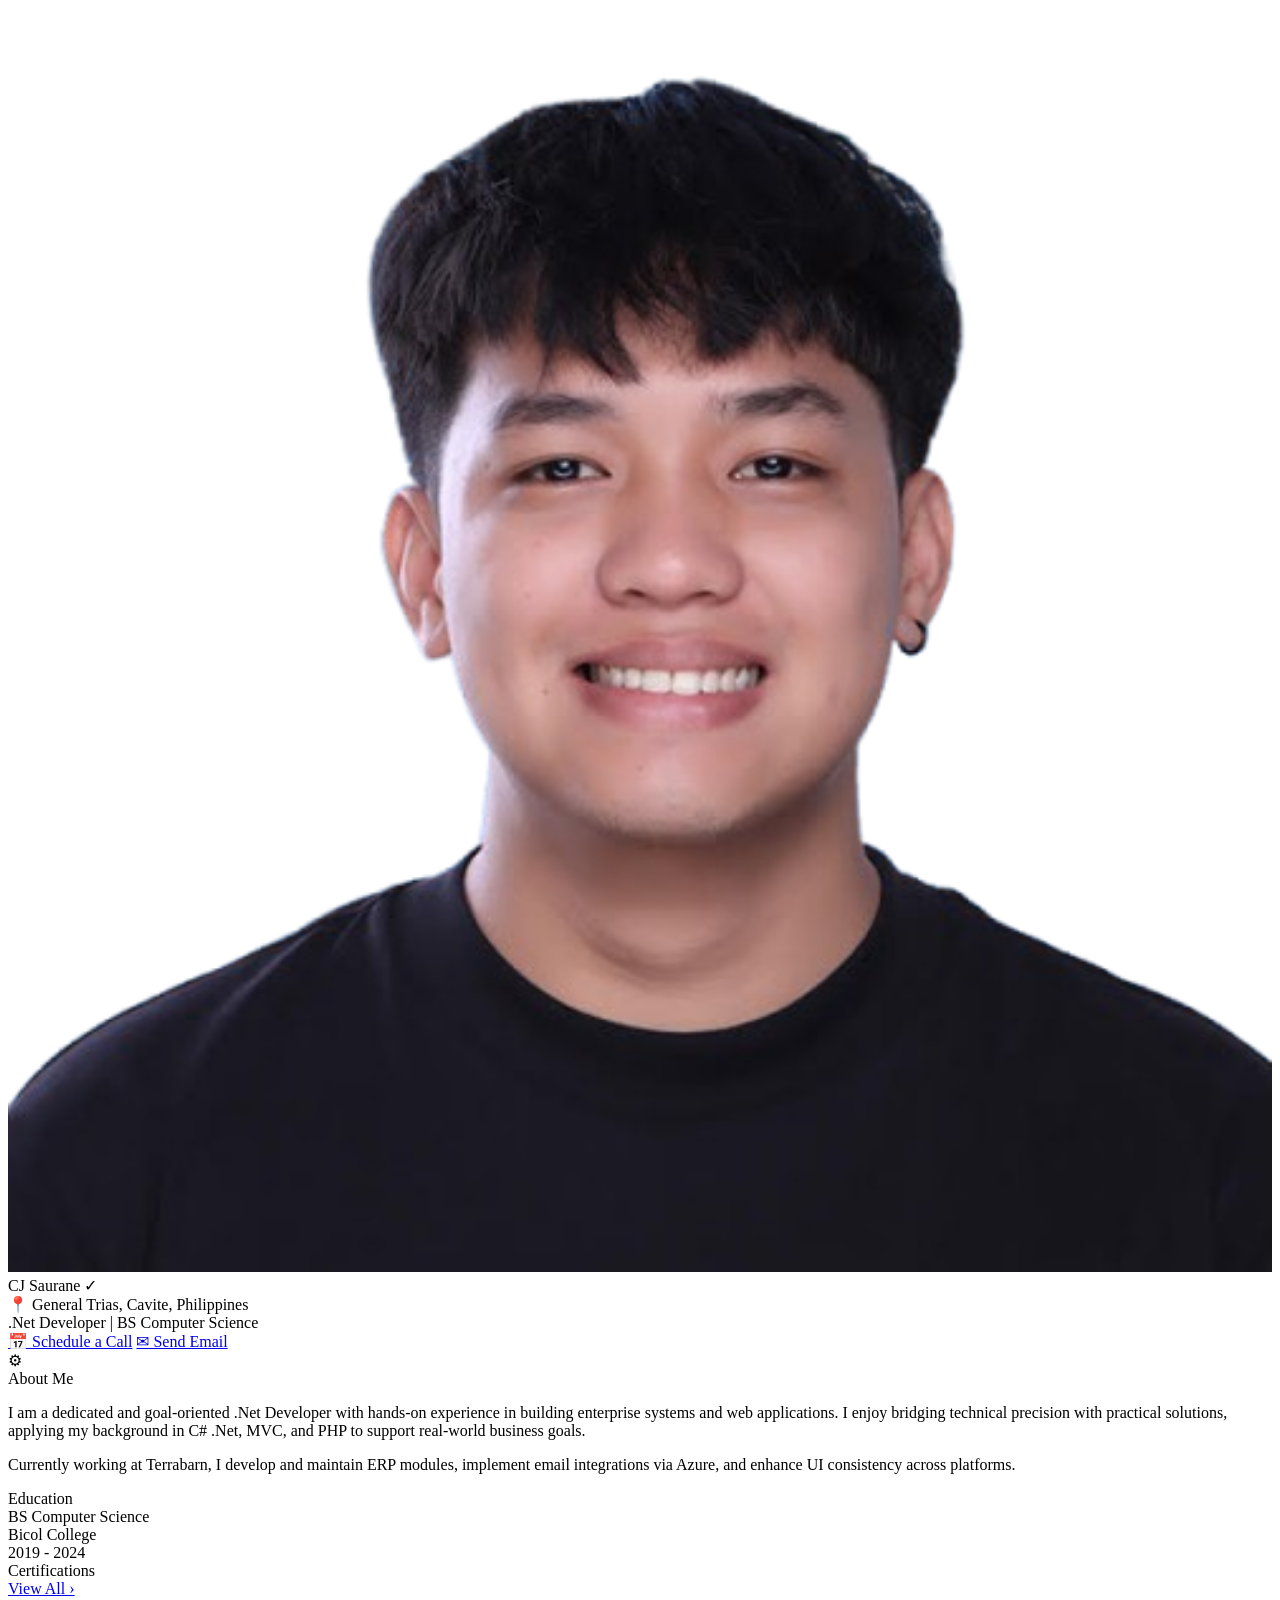
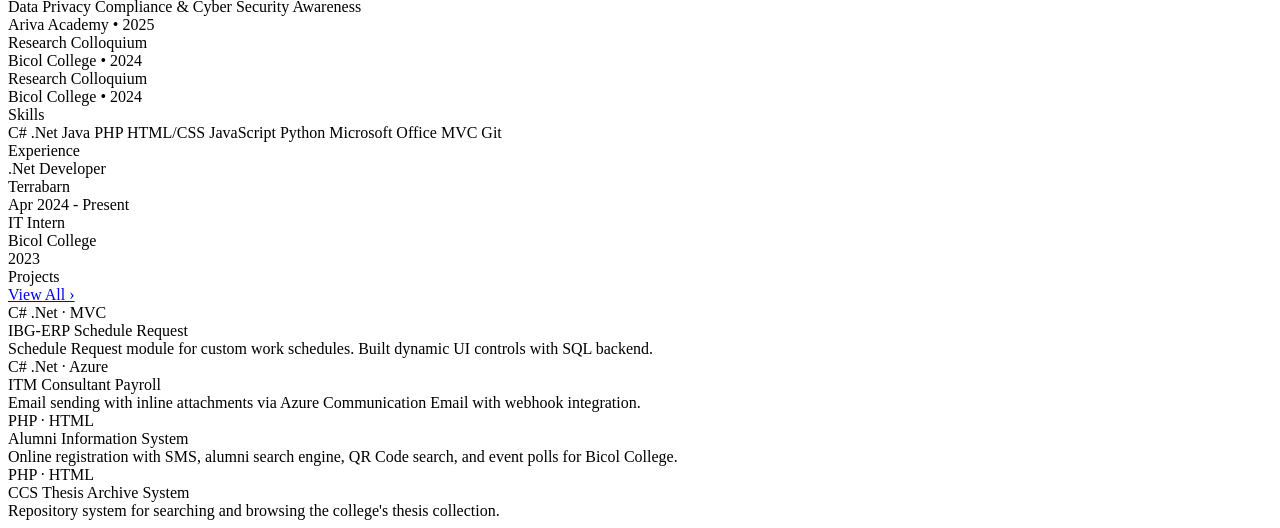
==== commit 6af60037: "Update Certifications" ====
--- a/Index.html
+++ b/Index.html
@@ -72,16 +72,16 @@
                     </div>
                     <div class="cert-list">
                         <div class="cert-item">
-                            <div class="cert-name">Example Cert</div>
-                            <div class="cert-meta">Example • 2020</div>
+                            <div class="cert-name">Data Privacy Compliance & Cyber Security Awareness</div>
+                            <div class="cert-meta">Ariva Academy • 2025</div>
                         </div>
                         <div class="cert-item">
-                            <div class="cert-name">Example Cert</div>
-                            <div class="cert-meta">Example • 2021</div>
+                            <div class="cert-name">Research Colloquium</div>
+                            <div class="cert-meta">Bicol College • 2024</div>
                         </div>
                         <div class="cert-item">
-                            <div class="cert-name">Example Cert</div>
-                            <div class="cert-meta">Example • 2022</div>
+                            <div class="cert-name">Research Colloquium</div>
+                            <div class="cert-meta">Bicol College • 2024</div>
                         </div>
                     </div>
                 </div>
